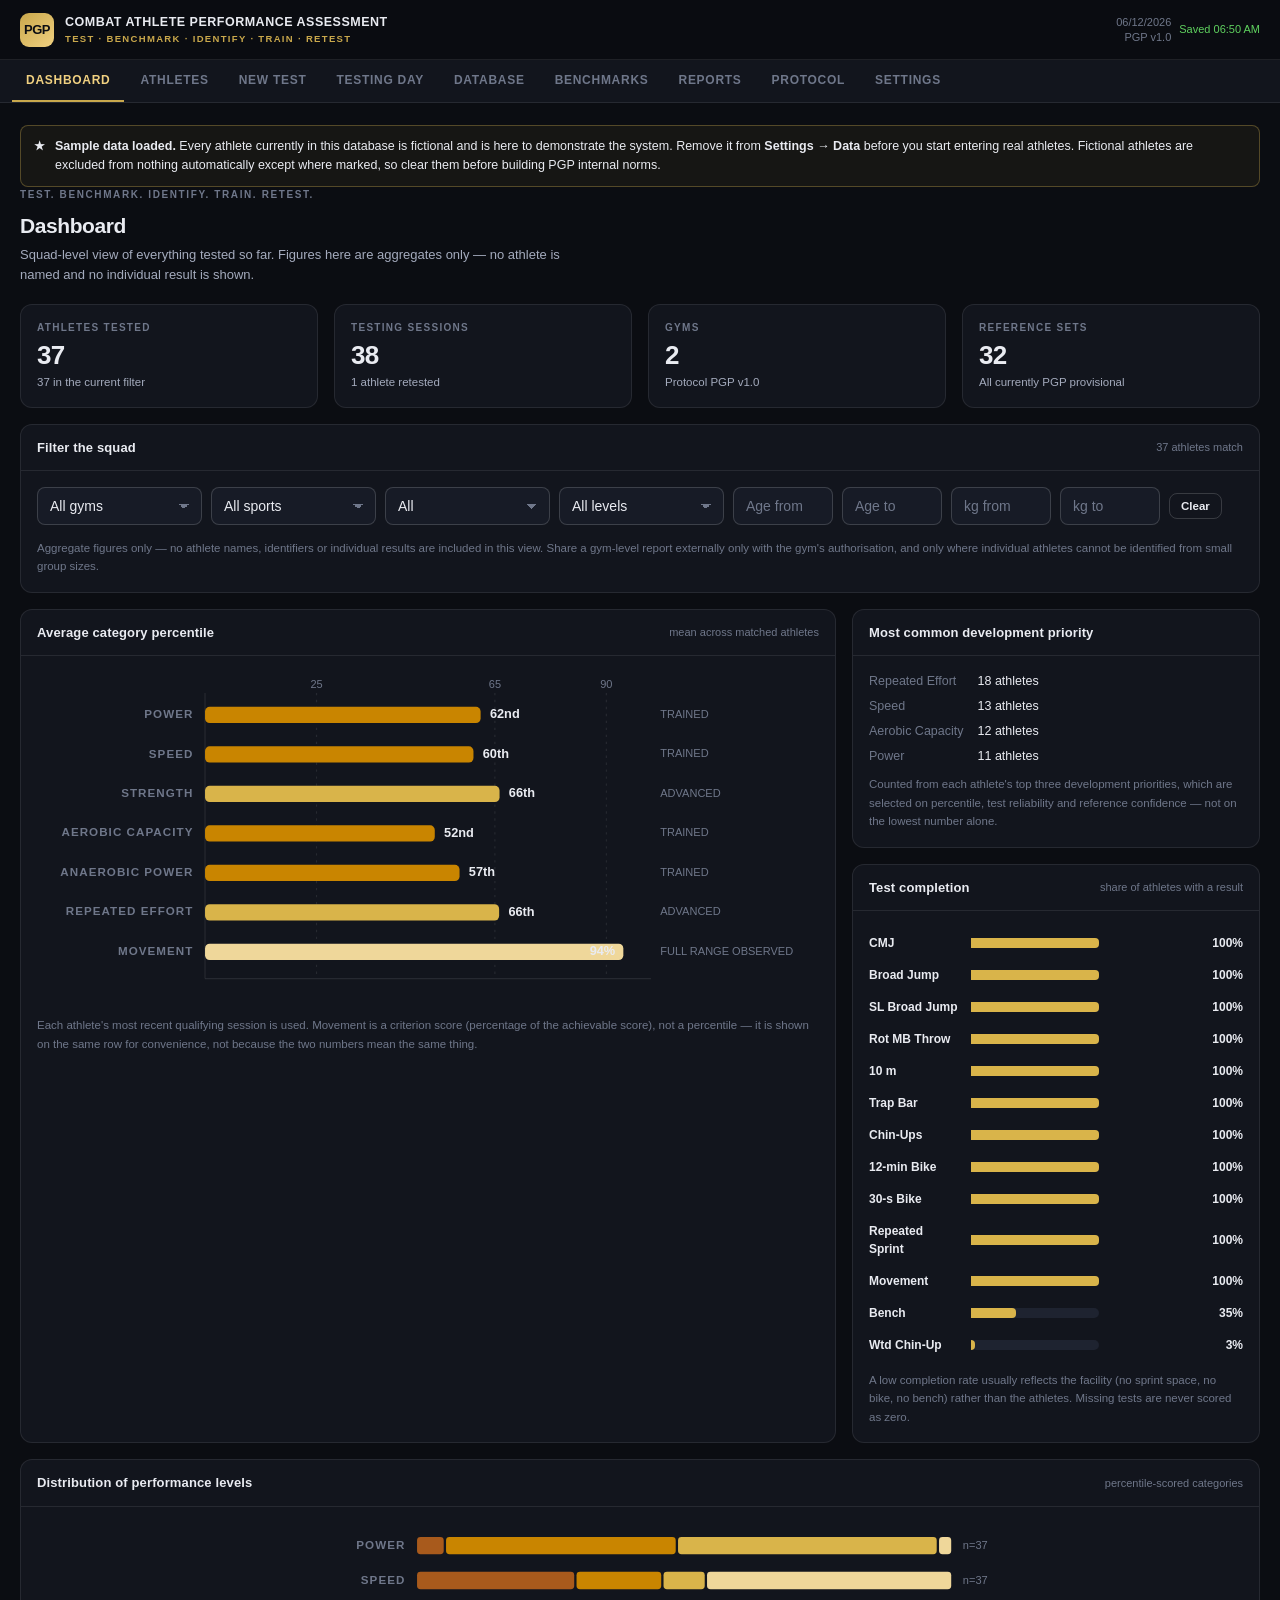
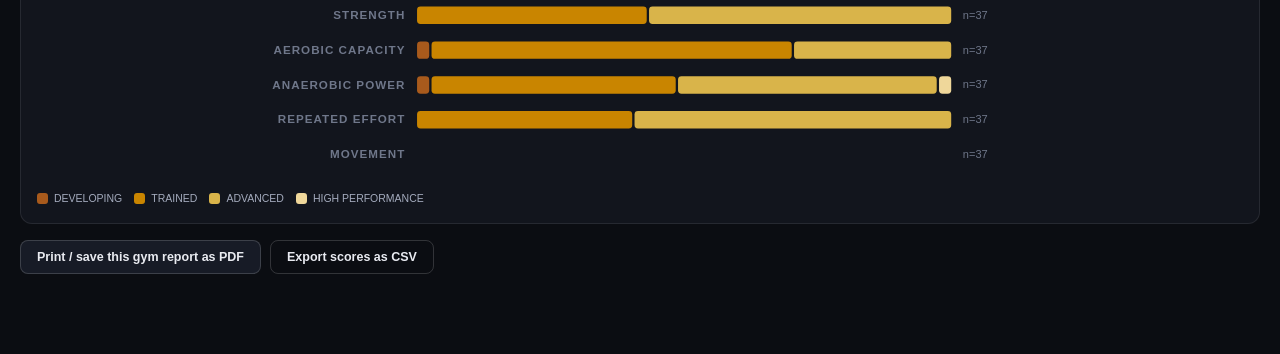
==== combat-assessment/index.html @ 581beea9 "Add PGP Combat Athlete Performance Assessment system A self-contained testing, benchmarking and repo" ====
<!DOCTYPE html>
<html lang="en">
<head>
<meta charset="UTF-8">
<meta name="viewport" content="width=device-width, initial-scale=1, viewport-fit=cover">
<meta name="description" content="PGP Combat Athlete Performance Assessment — a repeatable physical performance testing, benchmarking and reporting system for MMA, Muay Thai and boxing athletes.">
<meta name="theme-color" content="#0b0d12">
<title>PGP Combat Athlete Performance Assessment</title>
<link rel="stylesheet" href="css/app.css">
<link rel="stylesheet" href="css/print.css">
<link rel="icon" href="data:image/svg+xml,<svg xmlns='http://www.w3.org/2000/svg' viewBox='0 0 32 32'><rect width='32' height='32' rx='7' fill='%23c9a84c'/><text x='16' y='22' font-family='sans-serif' font-size='15' font-weight='800' text-anchor='middle' fill='%230b0d12'>P</text></svg>">
</head>
<body>

<a class="sr-only" href="#pgMain">Skip to content</a>

<header class="hdr no-print">
  <div class="hdr-brand">
    <div class="hdr-mark" aria-hidden="true">PGP</div>
    <div class="hdr-titles">
      <div class="hdr-t1">COMBAT ATHLETE PERFORMANCE ASSESSMENT</div>
      <div class="hdr-t2">Test · Benchmark · Identify · Train · Retest</div>
    </div>
  </div>
  <div class="hdr-right">
    <div class="hdr-meta">
      <div id="hdrDate">—</div>
      <div id="hdrProtocol">—</div>
    </div>
    <span class="save-state" id="saveState" title="Data is saved in this browser only">—</span>
  </div>
</header>

<nav class="nav no-print" id="nav" aria-label="Main navigation"></nav>

<main id="pgMain">
  <div id="globalNotice" class="no-print"></div>
  <section class="pg" id="pg-dashboard"  aria-label="Dashboard"></section>
  <section class="pg" id="pg-athletes"   aria-label="Athletes"></section>
  <section class="pg" id="pg-newtest"    aria-label="New test"></section>
  <section class="pg" id="pg-event"      aria-label="Testing day"></section>
  <section class="pg" id="pg-database"   aria-label="Database"></section>
  <section class="pg" id="pg-benchmarks" aria-label="Benchmarks"></section>
  <section class="pg" id="pg-reports"    aria-label="Reports"></section>
  <section class="pg" id="pg-protocol"   aria-label="Protocol"></section>
  <section class="pg" id="pg-settings"   aria-label="Settings"></section>
</main>

<div class="modal-bg no-print" id="modalBg" role="dialog" aria-modal="true" aria-labelledby="modalTitle">
  <div class="modal">
    <div class="modal-hd">
      <span class="card-ttl" id="modalTitle">—</span>
      <button class="btn btn-sm btn-ghost" id="modalClose" aria-label="Close">✕</button>
    </div>
    <div class="modal-bd" id="modalBody"></div>
    <div class="modal-ft" id="modalFoot"></div>
  </div>
</div>

<noscript>
  <div style="padding:30px;max-width:640px;margin:0 auto">
    <h1 style="font-size:20px">JavaScript is required</h1>
    <p style="margin-top:10px;line-height:1.6;color:#a4abbd">This application does all of its calculation in the
    browser — there is no server. Enable JavaScript to use it.</p>
  </div>
</noscript>

<!-- ==================================================================
     Load order matters: primitives, then configuration, then the core
     engine, then the UI. Plain classic scripts, deliberately: the app must
     open from a local file with no web server and no network.
     ================================================================== -->
<script src="js/core/stats.js"></script>
<script src="js/core/calc.js"></script>
<script src="js/config/tests.js"></script>
<script src="js/config/benchmarks.js"></script>
<script src="js/config/settings.js"></script>
<script src="js/config/protocol.js"></script>
<script src="js/core/validate.js"></script>
<script src="js/core/model.js"></script>
<script src="js/core/engine.js"></script>
<script src="js/data/sample.js"></script>
<script src="js/core/store.js"></script>
<script src="js/core/csv.js"></script>
<script src="js/ui/ui.js"></script>
<script src="js/ui/charts.js"></script>
<script src="js/app.js"></script>
<script src="js/ui/dashboard.js"></script>
<script src="js/ui/athletes.js"></script>
<script src="js/ui/newtest.js"></script>
<script src="js/ui/event.js"></script>
<script src="js/ui/database.js"></script>
<script src="js/ui/benchmarks.js"></script>
<script src="js/ui/reports.js"></script>
<script src="js/ui/protocolview.js"></script>
<script src="js/ui/settingsview.js"></script>
<script src="tests/qc.js"></script>
</body>
</html>
---- combat-assessment/css/app.css ----
/* ==========================================================================
   PGP COMBAT ATHLETE PERFORMANCE ASSESSMENT — app.css
   --------------------------------------------------------------------------
   Dark sports-performance aesthetic. Numbers first, decoration last.

   COLOUR SYSTEM (validated, see docs/DESIGN-DECISIONS.md)
   Performance level scale is SEQUENTIAL single-hue gold, monotonic in
   lightness (0.55 -> 0.89 OKLab L) because performance level is an ordered
   magnitude, not four unrelated categories. Every level mark is directly
   labelled with its name, so identity never rests on colour alone.
   Status colours (good / warning / critical) are RESERVED for data-quality
   and retest verdicts, always paired with a glyph and a word.
   The two-series categorical pair (#3987e5 / #d95926) is validated for
   colour-vision deficiency separation on this surface.
   ========================================================================== */

:root {
  --bg:            #0b0d12;
  --surface-1:     #12151d;   /* chart + card surface */
  --surface-2:     #171b26;
  --surface-3:     #1e2330;
  --border:        rgba(255,255,255,.085);
  --border-strong: rgba(255,255,255,.16);

  --text-primary:   #e9ebf1;
  --text-secondary: #a4abbd;
  --text-muted:     #6f778a;

  --gold:       #c9a84c;
  --gold-light: #f0d080;
  --gold-dim:   rgba(201,168,76,.13);

  /* performance level — sequential gold ramp, low to high */
  --lv-1: #a85a1c;   /* DEVELOPING       */
  --lv-2: #c98500;   /* TRAINED          */
  --lv-3: #d9b44a;   /* ADVANCED         */
  --lv-4: #efd79a;   /* HIGH PERFORMANCE */

  /* reserved status — never used as a series colour */
  --good:     #0ca30c;
  --warning:  #fab219;
  --critical: #d03b3b;

  /* validated two-series categorical pair */
  --series-1: #3987e5;
  --series-2: #d95926;

  --radius: 12px;
  --radius-sm: 8px;
  --mono: ui-monospace, SFMono-Regular, 'SF Mono', Menlo, Consolas, monospace;
  --sans: -apple-system, BlinkMacSystemFont, 'Segoe UI', Inter, Roboto, sans-serif;
}

* { box-sizing: border-box; margin: 0; padding: 0; }
html { -webkit-text-size-adjust: 100%; }
body {
  font-family: var(--sans);
  background: var(--bg);
  color: var(--text-primary);
  min-height: 100vh;
  font-size: 14px;
  line-height: 1.5;
  -webkit-font-smoothing: antialiased;
}
button, input, select, textarea { font-family: inherit; font-size: inherit; color: inherit; }
a { color: var(--gold); }

/* ---------- numerals: tabular everywhere a number is compared ---------- */
.num, .stat-val, td.num, .pct-val, .mono { font-variant-numeric: tabular-nums; }
.mono { font-family: var(--mono); }

/* ============================ HEADER ============================ */
.hdr {
  position: sticky; top: 0; z-index: 300;
  display: flex; align-items: center; justify-content: space-between;
  gap: 12px; padding: 0 20px; height: 60px;
  background: rgba(11,13,18,.94);
  backdrop-filter: saturate(160%) blur(10px);
  border-bottom: 1px solid var(--border);
}
.hdr-brand { display: flex; align-items: center; gap: 11px; min-width: 0; }
.hdr-mark {
  width: 34px; height: 34px; flex: 0 0 34px; border-radius: 9px;
  background: linear-gradient(140deg, var(--gold), var(--gold-light));
  color: #0b0d12; font-weight: 800; font-size: 13px; letter-spacing: -.5px;
  display: flex; align-items: center; justify-content: center;
}
.hdr-titles { min-width: 0; }
.hdr-t1 {
  font-size: 12.5px; font-weight: 700; letter-spacing: .04em;
  white-space: nowrap; overflow: hidden; text-overflow: ellipsis;
}
.hdr-t2 {
  font-size: 9.5px; font-weight: 700; letter-spacing: .14em;
  color: var(--gold); text-transform: uppercase;
}
.hdr-right { display: flex; align-items: center; gap: 8px; flex-shrink: 0; }
.hdr-meta { font-size: 11px; color: var(--text-muted); text-align: right; line-height: 1.3; }
@media (max-width: 720px) { .hdr-meta { display: none; } }

/* ============================ NAV ============================ */
.nav {
  position: sticky; top: 60px; z-index: 290;
  display: flex; gap: 2px; padding: 0 12px;
  background: var(--surface-1); border-bottom: 1px solid var(--border);
  overflow-x: auto; scrollbar-width: none;
}
.nav::-webkit-scrollbar { display: none; }
.nav-tab {
  flex: 0 0 auto; padding: 13px 14px; font-size: 12px; font-weight: 600;
  letter-spacing: .06em; text-transform: uppercase; color: var(--text-muted);
  background: none; border: 0; border-bottom: 2px solid transparent;
  cursor: pointer; white-space: nowrap; transition: color .15s;
}
.nav-tab:hover { color: var(--text-secondary); }
.nav-tab[aria-current="page"] { color: var(--gold-light); border-bottom-color: var(--gold); }

/* ============================ LAYOUT ============================ */
main { padding: 22px 20px 80px; max-width: 1500px; margin: 0 auto; }
@media (max-width: 600px) { main { padding: 16px 14px 70px; } }
.pg { display: none; }
.pg.on { display: block; animation: fade .18s ease; }
@keyframes fade { from { opacity: 0; transform: translateY(3px); } to { opacity: 1; transform: none; } }

.pg-head { margin-bottom: 20px; }
.pg-title { font-size: 21px; font-weight: 700; letter-spacing: -.02em; }
.pg-sub { font-size: 13px; color: var(--text-secondary); margin-top: 4px; max-width: 78ch; }

.eyebrow {
  font-size: 10px; font-weight: 700; letter-spacing: .16em; text-transform: uppercase;
  color: var(--text-muted); margin-bottom: 8px;
}

.grid { display: grid; gap: 16px; }
.g2 { grid-template-columns: repeat(2, minmax(0,1fr)); }
.g3 { grid-template-columns: repeat(3, minmax(0,1fr)); }
.g4 { grid-template-columns: repeat(4, minmax(0,1fr)); }
.g21 { grid-template-columns: 2fr minmax(0,1fr); }
.g12 { grid-template-columns: minmax(0,1fr) 2fr; }
@media (max-width: 1080px) { .g4 { grid-template-columns: repeat(2, minmax(0,1fr)); } .g21, .g12 { grid-template-columns: 1fr; } }
@media (max-width: 820px)  { .g3 { grid-template-columns: repeat(2, minmax(0,1fr)); } }
@media (max-width: 620px)  { .g2, .g3, .g4 { grid-template-columns: 1fr; } }
.stack > * + * { margin-top: 16px; }

/* ============================ CARD ============================ */
.card {
  background: var(--surface-1); border: 1px solid var(--border);
  border-radius: var(--radius); overflow: hidden;
}
.card-hd {
  display: flex; align-items: center; justify-content: space-between; gap: 10px;
  padding: 13px 16px; border-bottom: 1px solid var(--border);
}
.card-ttl { font-size: 13px; font-weight: 700; letter-spacing: .01em; }
.card-note { font-size: 11px; color: var(--text-muted); }
.card-bd { padding: 16px; }
.card-bd.tight { padding: 10px 16px; }

/* ============================ STAT TILE ============================ */
.stat {
  background: var(--surface-1); border: 1px solid var(--border);
  border-radius: var(--radius); padding: 15px 16px;
}
.stat-lbl {
  font-size: 10px; font-weight: 700; letter-spacing: .13em; text-transform: uppercase;
  color: var(--text-muted); margin-bottom: 7px;
}
.stat-val { font-size: 26px; font-weight: 750; letter-spacing: -.025em; line-height: 1.05; }
.stat-val small { font-size: 13px; font-weight: 600; color: var(--text-secondary); letter-spacing: 0; }
.stat-sub { font-size: 11.5px; color: var(--text-secondary); margin-top: 5px; }
.hero-num { font-size: 40px; font-weight: 750; letter-spacing: -.03em; line-height: 1; }

/* ============================ BADGES ============================ */
.badge {
  display: inline-flex; align-items: center; gap: 5px;
  padding: 3px 9px; border-radius: 20px; font-size: 10px; font-weight: 700;
  letter-spacing: .07em; text-transform: uppercase; white-space: nowrap;
  border: 1px solid transparent;
}
.badge-lv1 { background: rgba(168,90,28,.18);  color: #e59a63; border-color: rgba(168,90,28,.45); }
.badge-lv2 { background: rgba(201,133,0,.18);  color: #e7b755; border-color: rgba(201,133,0,.45); }
.badge-lv3 { background: rgba(217,180,74,.16); color: #e3c66f; border-color: rgba(217,180,74,.42); }
.badge-lv4 { background: rgba(239,215,154,.18);color: #f3e2b4; border-color: rgba(239,215,154,.45); }
.badge-none { background: var(--surface-3); color: var(--text-muted); border-color: var(--border); }
.badge-good     { background: rgba(12,163,12,.16);  color: #5fd15f; border-color: rgba(12,163,12,.4); }
.badge-warning  { background: rgba(250,178,25,.15); color: #f5c353; border-color: rgba(250,178,25,.4); }
.badge-critical { background: rgba(208,59,59,.16);  color: #e57373; border-color: rgba(208,59,59,.42); }
.badge-info     { background: rgba(57,135,229,.15); color: #7db1ee; border-color: rgba(57,135,229,.4); }
.badge-gold     { background: var(--gold-dim); color: var(--gold-light); border-color: rgba(201,168,76,.4); }

.ref-tag {
  display: inline-block; padding: 2px 7px; border-radius: 5px;
  font-size: 9.5px; font-weight: 700; letter-spacing: .08em; text-transform: uppercase;
}
.ref-PUBLISHED       { background: rgba(12,163,12,.16);  color: #5fd15f; }
.ref-PGP_PROVISIONAL { background: rgba(250,178,25,.14); color: #f5c353; }
.ref-PGP_INTERNAL    { background: rgba(57,135,229,.15); color: #7db1ee; }

/* ============================ NOTICES ============================ */
.notice {
  display: flex; gap: 10px; padding: 11px 13px; border-radius: var(--radius-sm);
  font-size: 12.5px; line-height: 1.5; border: 1px solid; background: var(--surface-2);
}
.notice-ico { flex: 0 0 auto; font-weight: 700; font-size: 12px; }
.notice-critical { border-color: rgba(208,59,59,.4);  background: rgba(208,59,59,.08); }
.notice-warning  { border-color: rgba(250,178,25,.38); background: rgba(250,178,25,.07); }
.notice-info     { border-color: rgba(57,135,229,.35); background: rgba(57,135,229,.07); }
.notice-gold     { border-color: rgba(201,168,76,.35); background: rgba(201,168,76,.06); }
.notice-plain    { border-color: var(--border); }
.notice b { color: var(--text-primary); }
.notice + .notice { margin-top: 10px; }

.fineprint { font-size: 11.5px; color: var(--text-muted); line-height: 1.6; }
.fineprint b { color: var(--text-secondary); }

/* ============================ TABLES ============================ */
.tbl-wrap { overflow-x: auto; -webkit-overflow-scrolling: touch; }
table.tbl { width: 100%; border-collapse: collapse; font-size: 12.5px; }
table.tbl th {
  text-align: left; padding: 9px 12px; font-size: 10px; font-weight: 700;
  letter-spacing: .1em; text-transform: uppercase; color: var(--text-muted);
  border-bottom: 1px solid var(--border-strong); white-space: nowrap;
  background: var(--surface-1); position: sticky; top: 0;
}
table.tbl td { padding: 9px 12px; border-bottom: 1px solid var(--border); vertical-align: middle; }
table.tbl tr:last-child td { border-bottom: 0; }
table.tbl tbody tr:hover { background: rgba(255,255,255,.022); }
table.tbl td.num, table.tbl th.num { text-align: right; }
table.tbl td.dim { color: var(--text-muted); }
.row-link { cursor: pointer; }
.row-link:hover { background: rgba(201,168,76,.05) !important; }

/* ============================ FORMS ============================ */
.field { margin-bottom: 14px; }
.field label, .lbl {
  display: block; font-size: 10.5px; font-weight: 700; letter-spacing: .09em;
  text-transform: uppercase; color: var(--text-secondary); margin-bottom: 6px;
}
.hint { font-size: 11.5px; color: var(--text-muted); margin-top: 5px; line-height: 1.5; }
input[type=text], input[type=number], input[type=date], select, textarea {
  width: 100%; padding: 10px 12px; background: var(--surface-2);
  border: 1px solid var(--border-strong); border-radius: var(--radius-sm);
  color: var(--text-primary); outline: none; transition: border-color .15s, background .15s;
}
input:focus, select:focus, textarea:focus { border-color: var(--gold); background: var(--surface-3); }
input::placeholder { color: var(--text-muted); }
textarea { min-height: 72px; resize: vertical; line-height: 1.55; }
select { appearance: none; background-image: linear-gradient(45deg, transparent 50%, var(--text-muted) 50%), linear-gradient(135deg, var(--text-muted) 50%, transparent 50%); background-position: calc(100% - 17px) 50%, calc(100% - 12px) 50%; background-size: 5px 5px, 5px 5px; background-repeat: no-repeat; padding-right: 32px; }

/* large numeric entry — the primary data-entry control on a testing day */
input.big {
  font-size: 22px; font-weight: 700; text-align: center; padding: 12px 8px;
  font-variant-numeric: tabular-nums; letter-spacing: -.01em;
}
input.big::-webkit-outer-spin-button, input.big::-webkit-inner-spin-button { -webkit-appearance: none; margin: 0; }
input.big[type=number] { -moz-appearance: textfield; }
.attempts { display: grid; grid-template-columns: repeat(auto-fit, minmax(84px,1fr)); gap: 8px; }
.attempt-lbl { font-size: 9.5px; font-weight: 700; letter-spacing: .1em; color: var(--text-muted); text-transform: uppercase; text-align: center; margin-bottom: 4px; }
.best-out {
  display: flex; align-items: center; justify-content: space-between; gap: 10px;
  margin-top: 10px; padding: 10px 13px; border-radius: var(--radius-sm);
  background: var(--gold-dim); border: 1px solid rgba(201,168,76,.3);
}
.best-out .k { font-size: 10px; font-weight: 700; letter-spacing: .12em; text-transform: uppercase; color: var(--gold); }
.best-out .v { font-size: 19px; font-weight: 750; font-variant-numeric: tabular-nums; }

.field-flag { border-color: var(--warning) !important; }
.field-err  { border-color: var(--critical) !important; }
.field-msg { font-size: 11.5px; margin-top: 5px; line-height: 1.5; }
.field-msg.warn { color: #f5c353; }
.field-msg.err  { color: #e57373; }

/* radio / checkbox rows */
.opts { display: flex; flex-wrap: wrap; gap: 7px; }
.opt {
  display: inline-flex; align-items: center; gap: 7px; padding: 8px 13px;
  background: var(--surface-2); border: 1px solid var(--border-strong);
  border-radius: 20px; font-size: 12.5px; cursor: pointer; user-select: none;
  transition: all .14s;
}
.opt:hover { border-color: var(--text-muted); }
.opt input { position: absolute; opacity: 0; width: 0; height: 0; }
.opt.on { background: var(--gold-dim); border-color: var(--gold); color: var(--gold-light); font-weight: 600; }
.opt.on-warn { background: rgba(250,178,25,.12); border-color: var(--warning); color: #f5c353; }

.check { display: flex; align-items: flex-start; gap: 10px; cursor: pointer; font-size: 13px; line-height: 1.5; }
.check input { margin-top: 3px; width: 16px; height: 16px; accent-color: var(--gold); flex: 0 0 auto; }

/* ============================ BUTTONS ============================ */
.btn {
  display: inline-flex; align-items: center; justify-content: center; gap: 7px;
  padding: 9px 16px; border-radius: var(--radius-sm); border: 1px solid var(--border-strong);
  background: var(--surface-2); color: var(--text-primary);
  font-size: 12.5px; font-weight: 600; cursor: pointer; transition: all .14s;
  white-space: nowrap;
}
.btn:hover { background: var(--surface-3); border-color: var(--text-muted); }
.btn:disabled { opacity: .4; cursor: not-allowed; }
.btn-primary {
  background: linear-gradient(140deg, var(--gold), #b9963f); border-color: transparent;
  color: #0b0d12; font-weight: 700;
}
:root { --gold-grad: linear-gradient(140deg, var(--gold), #b9963f); }
/* .btn:hover is more specific than .btn-primary, so without restating the
   background here a hovered primary button loses its gold fill and renders
   dark text on a dark surface. */
.btn-primary:hover, .btn-primary:focus-visible {
  background: var(--gold-grad); filter: brightness(1.09);
  border-color: transparent; color: #0b0d12;
}
.btn-danger:hover { color: #e57373; }
.btn-ghost { background: transparent; }
.btn-danger { color: #e57373; border-color: rgba(208,59,59,.4); }
.btn-danger:hover { background: rgba(208,59,59,.12); }
.btn-sm { padding: 6px 11px; font-size: 11.5px; }
.btn-lg { padding: 12px 22px; font-size: 13.5px; }
.btn-row { display: flex; flex-wrap: wrap; gap: 9px; }
.btn-row.end { justify-content: flex-end; }
.btn-row.between { justify-content: space-between; }

/* ============================ CHARTS ============================ */
.chart {
  width: 100%; display: block; overflow: visible;
  /* The SVGs are authored at roughly 620 user units wide. Letting one
     stretch across a 1400px column scales every label with it and the type
     ends up twice the size of the surrounding UI. */
  max-width: 720px; margin: 0 auto;
}
.chart text { font-family: var(--sans); fill: var(--text-secondary); }
.chart .grid-line { stroke: var(--border); stroke-width: 1; fill: none; }
.chart .axis-lbl { font-size: 10px; font-weight: 700; letter-spacing: .09em; fill: var(--text-muted); }
.chart .val-lbl { font-size: 11px; font-weight: 700; fill: var(--text-primary); font-variant-numeric: tabular-nums; }
.chart .tick-lbl { font-size: 9.5px; fill: var(--text-muted); font-variant-numeric: tabular-nums; }
.chart .hit { fill: transparent; cursor: pointer; }

/* percentile bar */
.pbar { display: grid; grid-template-columns: minmax(96px, 1.35fr) minmax(120px, 3fr) auto; gap: 12px; align-items: center; padding: 7px 0; }
@media (max-width: 560px) { .pbar { grid-template-columns: 1fr; gap: 5px; } }
.pbar-lbl { font-size: 12px; font-weight: 600; }
.pbar-lbl small { display: block; font-size: 10.5px; color: var(--text-muted); font-weight: 500; }
.pbar-track { position: relative; height: 10px; background: var(--surface-3); border-radius: 5px; }
.pbar-fill { position: absolute; left: 0; top: 0; bottom: 0; border-radius: 0 4px 4px 0; transition: width .5s cubic-bezier(.22,1,.36,1); min-width: 3px; }
.pbar-fill.lv1 { background: var(--lv-1); } .pbar-fill.lv2 { background: var(--lv-2); }
.pbar-fill.lv3 { background: var(--lv-3); } .pbar-fill.lv4 { background: var(--lv-4); }
.pbar-tick { position: absolute; top: -3px; bottom: -3px; width: 1px; background: var(--border-strong); }
.pbar-end { display: flex; align-items: center; gap: 8px; justify-content: flex-end; min-width: 132px; }
.pbar-pct { font-size: 14px; font-weight: 750; font-variant-numeric: tabular-nums; min-width: 40px; text-align: right; }
.pbar-pct sup { font-size: 9px; font-weight: 600; color: var(--text-muted); }
.pbar-none { font-size: 11.5px; color: var(--text-muted); font-style: italic; }

/* scale legend for the level ramp */
.lv-legend { display: flex; flex-wrap: wrap; gap: 12px; margin-top: 12px; padding-top: 12px; border-top: 1px solid var(--border); }
.lv-legend-item { display: flex; align-items: center; gap: 6px; font-size: 10.5px; color: var(--text-secondary); }
.lv-swatch { width: 11px; height: 11px; border-radius: 3px; flex: 0 0 auto; }

/* tooltip */
.tip {
  position: fixed; z-index: 500; pointer-events: none; opacity: 0;
  padding: 8px 11px; border-radius: var(--radius-sm); max-width: 260px;
  background: #060810; border: 1px solid var(--border-strong);
  box-shadow: 0 8px 28px rgba(0,0,0,.55);
  font-size: 11.5px; line-height: 1.5; transition: opacity .12s;
}
.tip.on { opacity: 1; }
.tip b { color: var(--gold-light); }
.tip .tip-k { color: var(--text-muted); }

/* ============================ WIZARD ============================ */
.steps { display: flex; gap: 6px; overflow-x: auto; padding: 4px 0 12px; scrollbar-width: none; }
.steps::-webkit-scrollbar { display: none; }
.step-chip {
  flex: 0 0 auto; display: flex; align-items: center; gap: 7px;
  padding: 7px 13px; border-radius: 20px; background: var(--surface-2);
  border: 1px solid var(--border); font-size: 11.5px; font-weight: 600;
  color: var(--text-muted); cursor: pointer; white-space: nowrap; transition: all .14s;
}
.step-chip:hover { border-color: var(--text-muted); color: var(--text-secondary); }
.step-chip.on { background: var(--gold-dim); border-color: var(--gold); color: var(--gold-light); }
.step-chip.done { color: var(--text-secondary); }
.step-chip .n {
  width: 18px; height: 18px; border-radius: 50%; background: var(--surface-3);
  display: flex; align-items: center; justify-content: center;
  font-size: 9.5px; font-weight: 800; flex: 0 0 auto;
}
.step-chip.on .n { background: var(--gold); color: #0b0d12; }
.step-chip.done .n { background: rgba(12,163,12,.25); color: #5fd15f; }

.wizard-nav {
  position: sticky; bottom: 0; z-index: 100; margin: 20px -20px -80px;
  padding: 12px 20px; background: rgba(11,13,18,.96);
  backdrop-filter: blur(10px); border-top: 1px solid var(--border);
  display: flex; align-items: center; justify-content: space-between; gap: 10px;
}
.save-state { font-size: 11px; color: var(--text-muted); }
.save-state.ok { color: #5fd15f; }

/* not-tested toggle block */
.nt-block { margin-top: 12px; padding-top: 12px; border-top: 1px dashed var(--border-strong); }
.test-card.skipped .test-inputs { display: none; }
.test-card.skipped { opacity: .82; }

/* ============================ QUEUE / EVENT MODE ============================ */
.q-item {
  display: grid; grid-template-columns: 34px 1fr auto auto; gap: 11px; align-items: center;
  padding: 10px 13px; border: 1px solid var(--border); border-radius: var(--radius-sm);
  background: var(--surface-2); cursor: pointer; transition: all .14s;
}
.q-item:hover { border-color: var(--gold); }
.q-item + .q-item { margin-top: 8px; }
.q-num {
  width: 34px; height: 34px; border-radius: 9px; background: var(--surface-3);
  display: flex; align-items: center; justify-content: center;
  font-weight: 800; font-size: 13px; font-variant-numeric: tabular-nums;
}
.q-item.complete .q-num { background: rgba(12,163,12,.2); color: #5fd15f; }
.q-item.in_progress .q-num { background: var(--gold); color: #0b0d12; }
.q-item.skipped { opacity: .55; }
.q-name { font-size: 13.5px; font-weight: 600; }
.q-meta { font-size: 11px; color: var(--text-muted); }
.progress { height: 6px; background: var(--surface-3); border-radius: 3px; overflow: hidden; }
.progress-fill { height: 100%; background: linear-gradient(90deg, var(--gold), var(--gold-light)); border-radius: 3px; transition: width .5s; }

/* ============================ MODAL ============================ */
.modal-bg {
  position: fixed; inset: 0; z-index: 400; display: none;
  background: rgba(4,5,9,.76); backdrop-filter: blur(3px);
  align-items: center; justify-content: center; padding: 20px;
}
.modal-bg.on { display: flex; }
.modal {
  background: var(--surface-1); border: 1px solid var(--border-strong);
  border-radius: var(--radius); width: 100%; max-width: 620px;
  max-height: 88vh; display: flex; flex-direction: column;
  box-shadow: 0 24px 70px rgba(0,0,0,.6);
}
.modal-hd { padding: 15px 18px; border-bottom: 1px solid var(--border); display: flex; align-items: center; justify-content: space-between; gap: 10px; }
.modal-bd { padding: 18px; overflow-y: auto; }
.modal-ft { padding: 13px 18px; border-top: 1px solid var(--border); display: flex; justify-content: flex-end; gap: 9px; }

/* ============================ MISC ============================ */
.toast {
  position: fixed; left: 50%; bottom: 26px; transform: translate(-50%, 16px);
  z-index: 600; padding: 11px 18px; border-radius: 22px;
  background: #060810; border: 1px solid var(--gold); color: var(--gold-light);
  font-size: 12.5px; font-weight: 600; opacity: 0; pointer-events: none;
  transition: all .2s; box-shadow: 0 10px 34px rgba(0,0,0,.5);
}
.toast.on { opacity: 1; transform: translate(-50%, 0); }

.empty { padding: 44px 20px; text-align: center; color: var(--text-muted); }
.empty-t { font-size: 15px; font-weight: 600; color: var(--text-secondary); margin-bottom: 6px; }

.searchbar { display: flex; gap: 9px; flex-wrap: wrap; align-items: center; margin-bottom: 14px; }
.searchbar input[type=text] { flex: 1 1 220px; min-width: 160px; }
.searchbar select { flex: 0 1 165px; }

details.disc { border: 1px solid var(--border); border-radius: var(--radius-sm); background: var(--surface-2); }
details.disc + details.disc { margin-top: 9px; }
details.disc > summary {
  padding: 11px 14px; cursor: pointer; font-size: 12.5px; font-weight: 600;
  list-style: none; display: flex; align-items: center; justify-content: space-between; gap: 10px;
}
details.disc > summary::-webkit-details-marker { display: none; }
details.disc > summary::after { content: '+'; color: var(--gold); font-weight: 700; font-size: 15px; }
details.disc[open] > summary::after { content: '–'; }
details.disc > summary:hover { color: var(--gold-light); }
.disc-bd { padding: 0 14px 14px; font-size: 12.5px; line-height: 1.65; color: var(--text-secondary); }
.disc-bd h4 { font-size: 10.5px; letter-spacing: .1em; text-transform: uppercase; color: var(--gold); margin: 13px 0 5px; }
.disc-bd p + p { margin-top: 8px; }
.disc-bd ul { margin: 6px 0 0 18px; }
.disc-bd li + li { margin-top: 4px; }

.kv { display: grid; grid-template-columns: auto 1fr; gap: 6px 14px; font-size: 12.5px; }
.kv dt { color: var(--text-muted); white-space: nowrap; }
.kv dd { color: var(--text-primary); font-variant-numeric: tabular-nums; }

.sr-only { position: absolute; width: 1px; height: 1px; padding: 0; margin: -1px; overflow: hidden; clip: rect(0,0,0,0); white-space: nowrap; border: 0; }

@media (prefers-reduced-motion: reduce) {
  *, *::before, *::after { animation-duration: .001ms !important; transition-duration: .001ms !important; }
}
/* forced-colors: fall back to system colours and keep the text labels doing
   the identifying, which they already do everywhere in this app. */
@media (forced-colors: active) {
  .pbar-fill, .lv-swatch { forced-color-adjust: none; border: 1px solid CanvasText; }
  .badge { border: 1px solid CanvasText; }
}

/* ============================ REPORT (screen) ============================
   The same markup prints; css/print.css re-skins it for a white A4 page. */
.rpt-cover {
  border-bottom: 2px solid var(--gold);
  padding-bottom: 14px; margin-bottom: 22px;
}
.rpt-brand {
  font-size: 10px; font-weight: 800; letter-spacing: .17em;
  text-transform: uppercase; color: var(--gold);
}
.rpt-title {
  font-size: 24px; font-weight: 750; letter-spacing: -.025em; margin: 4px 0 2px;
}
.rpt-athlete { font-size: 17px; font-weight: 700; color: var(--text-primary); }
.rpt-sec { margin-bottom: 26px; }
.rpt-sec-h {
  font-size: 10.5px; font-weight: 800; letter-spacing: .15em; text-transform: uppercase;
  color: var(--gold); border-bottom: 1px solid rgba(201,168,76,.32);
  padding-bottom: 6px; margin-bottom: 14px;
}
.rpt-foot {
  border-top: 1px solid var(--border); margin-top: 26px; padding-top: 14px;
  font-size: 11px; line-height: 1.65; color: var(--text-muted);
}
.rpt ol, .rpt ul { line-height: 1.6; }
.rpt li b { color: var(--text-primary); }
---- combat-assessment/css/print.css ----
/* ==========================================================================
   PGP COMBAT ATHLETE PERFORMANCE ASSESSMENT — print.css
   --------------------------------------------------------------------------
   Print / "Save as PDF" layout for the athlete report and the gym report.
   The screen app is dark; print is light — a dark report wastes ink and is
   unreadable on paper. Charts are re-coloured for a white surface via the
   .report-print scope, so the same SVG serves both.
   Use the browser's Print dialog and choose "Save as PDF". A4 portrait,
   background graphics ON.
   ========================================================================== */
@page { size: A4 portrait; margin: 13mm 12mm 14mm; }

@media print {
  html, body { background: #fff !important; color: #111 !important; }
  body { font-size: 10.5pt; }

  /* everything that is not the report is hidden */
  .hdr, .nav, .wizard-nav, .toast, .tip, .modal-bg, .no-print,
  .pg:not(.on), .print-hide { display: none !important; }
  main { padding: 0 !important; max-width: none !important; }

  .print-only { display: block !important; }

  /* ---- light re-skin of the shared components ---- */
  .card, .stat, .notice, .q-item, details.disc {
    background: #fff !important; border: 1pt solid #c9ccd4 !important;
    border-radius: 3pt !important; box-shadow: none !important;
  }
  .card-hd { border-bottom: 1pt solid #dfe2e8 !important; background: #f6f7f9 !important; }
  .card-ttl, .pg-title, .stat-val, .hero-num, table.tbl td { color: #111 !important; }
  .pg-sub, .card-note, .stat-lbl, .stat-sub, .fineprint, .hint,
  table.tbl th, .eyebrow, .pbar-lbl small { color: #4a4f5a !important; }
  .pbar-track { background: #e6e8ec !important; }
  .pbar-none { color: #6a7080 !important; }
  table.tbl th { background: #f6f7f9 !important; border-bottom: 1pt solid #b9bdc7 !important; }
  table.tbl td { border-bottom: .5pt solid #e2e5ea !important; }
  table.tbl tbody tr:hover { background: none !important; }
  .kv dt { color: #4a4f5a !important; }
  .kv dd { color: #111 !important; }

  /* charts: light surface */
  .chart .grid-line { stroke: #d2d6dd !important; }
  .chart .axis-lbl, .chart .tick-lbl { fill: #4a4f5a !important; }
  .chart .val-lbl { fill: #111 !important; }
  .chart text { fill: #333 !important; }

  /* badges keep their level colour but gain a border so they survive
     greyscale printing, and they always carry their text label */
  .badge { border: .8pt solid currentColor !important; background: none !important; }
  .badge-lv1 { color: #8a4713 !important; } .badge-lv2 { color: #8a5c00 !important; }
  .badge-lv3 { color: #7d6520 !important; } .badge-lv4 { color: #6e5d2c !important; }
  .badge-good { color: #0a7a0a !important; } .badge-warning { color: #8a6000 !important; }
  .badge-critical { color: #a32c2c !important; } .badge-info { color: #1c5fa8 !important; }
  .badge-gold, .badge-none { color: #4a4f5a !important; }
  .ref-tag { border: .8pt solid currentColor; background: none !important; }
  .ref-PUBLISHED { color: #0a7a0a !important; }
  .ref-PGP_PROVISIONAL { color: #8a6000 !important; }
  .ref-PGP_INTERNAL { color: #1c5fa8 !important; }

  .notice-critical { background: #fdf1f1 !important; border-color: #d9a3a3 !important; }
  .notice-warning  { background: #fdf8ea !important; border-color: #ddc78a !important; }
  .notice-info     { background: #f1f6fd !important; border-color: #a8c3e4 !important; }
  .notice-gold     { background: #fbf8ef !important; border-color: #d6c795 !important; }

  /* ---- report structure ---- */
  .rpt { display: block !important; }
  .rpt-cover { border-bottom: 2pt solid #c9a84c; padding-bottom: 8pt; margin-bottom: 12pt; }
  .rpt-brand { font-size: 8pt; font-weight: 700; letter-spacing: .18em; color: #8a6f2c !important; text-transform: uppercase; }
  .rpt-title { font-size: 17pt; font-weight: 800; letter-spacing: -.01em; margin: 2pt 0 1pt; color: #111 !important; }
  .rpt-athlete { font-size: 13pt; font-weight: 700; color: #111 !important; }
  .rpt-sec { break-inside: avoid; page-break-inside: avoid; margin-bottom: 11pt; }
  .rpt-sec-h {
    font-size: 8.5pt; font-weight: 800; letter-spacing: .15em; text-transform: uppercase;
    color: #8a6f2c !important; border-bottom: .8pt solid #c9a84c;
    padding-bottom: 3pt; margin-bottom: 7pt;
  }
  .rpt-break { break-before: page; page-break-before: always; }
  .rpt-foot {
    border-top: .8pt solid #c9ccd4; margin-top: 10pt; padding-top: 6pt;
    font-size: 7.5pt; line-height: 1.45; color: #4a4f5a !important;
  }
  .grid { gap: 8pt !important; }
  h1, h2, h3, h4, .rpt-sec-h, .card-hd { break-after: avoid; page-break-after: avoid; }
  tr, .pbar, .q-item { break-inside: avoid; page-break-inside: avoid; }
  thead { display: table-header-group; }
  a { color: #111 !important; text-decoration: none; }
  a[href^="http"]::after { content: ''; }
}

/* On screen, the print-only blocks stay hidden. */
.print-only { display: none; }
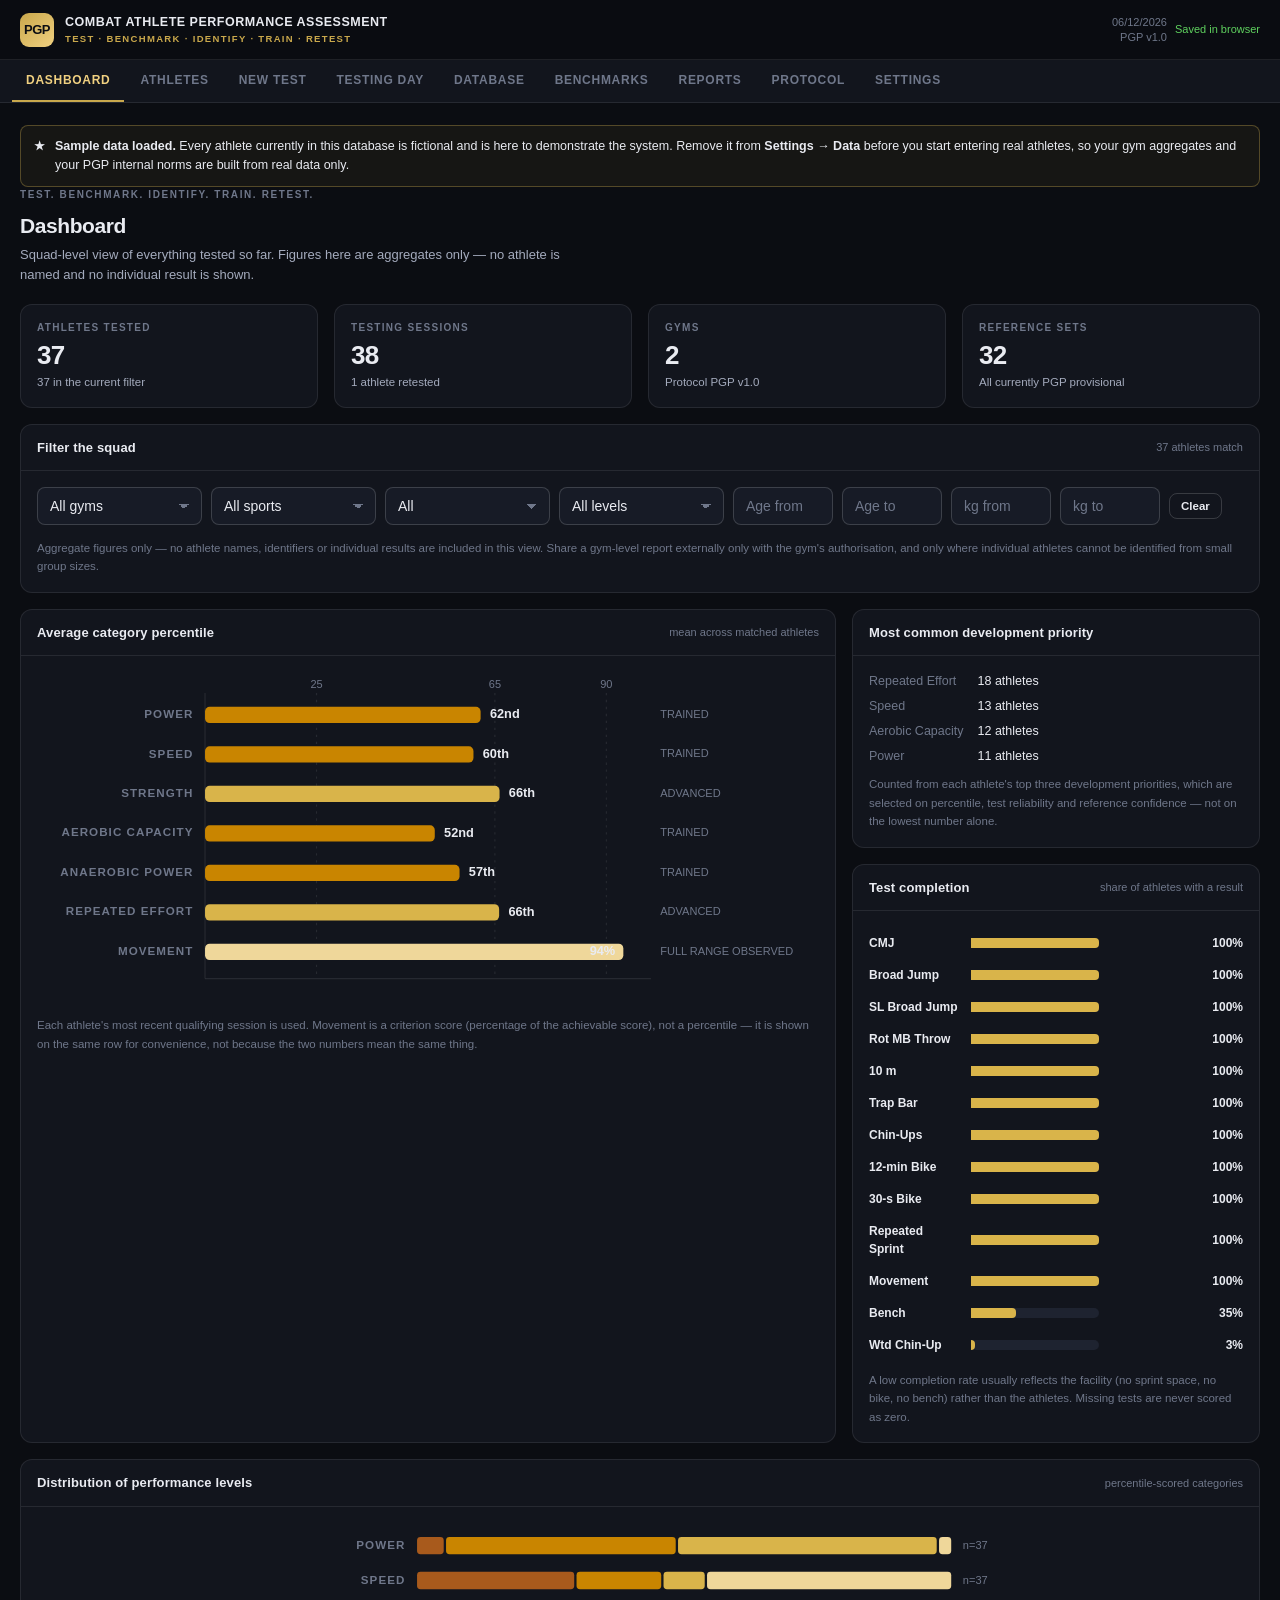
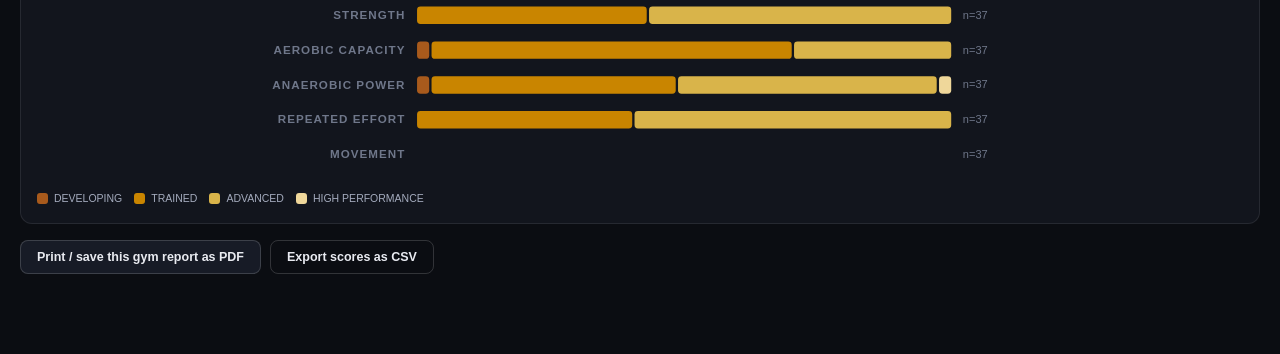
==== commit 8b754017: "Keep the database in a file, not just in browser storage localStorage was the wrong default for a co" ====
--- a/combat-assessment/index.html
+++ b/combat-assessment/index.html
@@ -8,6 +8,7 @@
 <title>PGP Combat Athlete Performance Assessment</title>
 <link rel="stylesheet" href="css/app.css">
 <link rel="stylesheet" href="css/print.css">
+<link rel="manifest" href="manifest.webmanifest">
 <link rel="icon" href="data:image/svg+xml,<svg xmlns='http://www.w3.org/2000/svg' viewBox='0 0 32 32'><rect width='32' height='32' rx='7' fill='%23c9a84c'/><text x='16' y='22' font-family='sans-serif' font-size='15' font-weight='800' text-anchor='middle' fill='%230b0d12'>P</text></svg>">
 </head>
 <body>
@@ -80,6 +81,7 @@
 <script src="js/core/model.js"></script>
 <script src="js/core/engine.js"></script>
 <script src="js/data/sample.js"></script>
+<script src="js/core/filestore.js"></script>
 <script src="js/core/store.js"></script>
 <script src="js/core/csv.js"></script>
 <script src="js/ui/ui.js"></script>
--- a/combat-assessment/css/app.css
+++ b/combat-assessment/css/app.css
@@ -512,3 +512,28 @@
 }
 .rpt ol, .rpt ul { line-height: 1.6; }
 .rpt li b { color: var(--text-primary); }
+
+/* Storage indicator in the header. It states where the data is going at all
+   times, so a coach never has to guess before leaving a gym. */
+.save-state.ok   { color: #5fd15f; }
+.save-state.warn { color: #f5c353; font-weight: 700; }
+.save-state.bad  { color: #e57373; font-weight: 700; }
+.save-state {
+  max-width: 190px; overflow: hidden; text-overflow: ellipsis; white-space: nowrap;
+}
+@media (max-width: 560px) { .save-state { max-width: 110px; } }
+
+/* Workbook panel on the Settings → Data page. */
+.wb {
+  display: flex; align-items: flex-start; gap: 13px;
+  padding: 15px; border-radius: var(--radius); border: 1px solid;
+}
+.wb-dot { width: 11px; height: 11px; border-radius: 50%; flex: 0 0 auto; margin-top: 4px; }
+.wb-ok      { border-color: rgba(12,163,12,.4);  background: rgba(12,163,12,.07); }
+.wb-ok      .wb-dot { background: var(--good); }
+.wb-warn    { border-color: rgba(250,178,25,.4); background: rgba(250,178,25,.06); }
+.wb-warn    .wb-dot { background: var(--warning); }
+.wb-bad     { border-color: rgba(208,59,59,.42); background: rgba(208,59,59,.07); }
+.wb-bad     .wb-dot { background: var(--critical); }
+.wb-name { font-weight: 700; font-size: 13.5px; }
+.wb-detail { font-size: 12px; color: var(--text-secondary); margin-top: 4px; line-height: 1.55; }
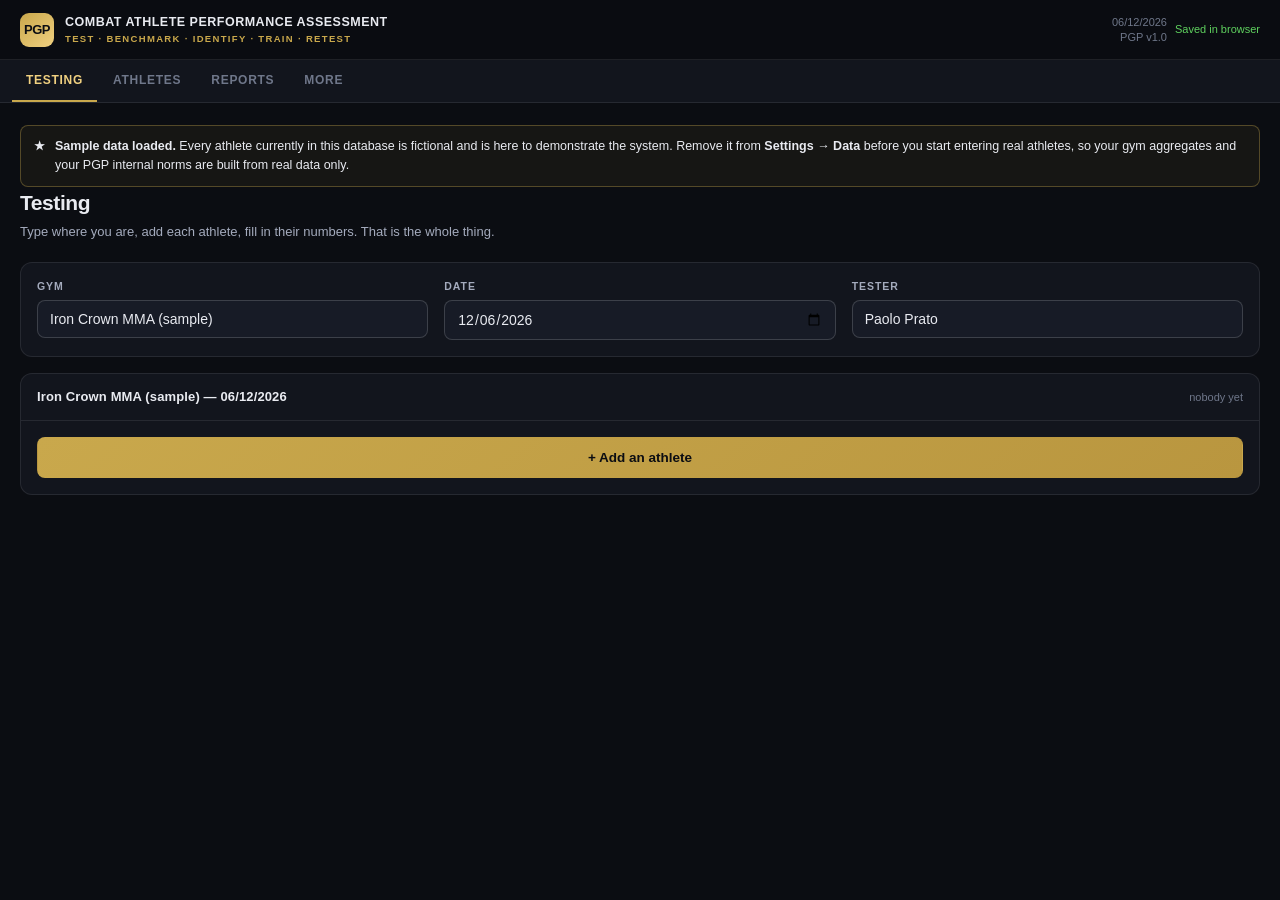
==== commit 9a4392a1: "Replace the testing workflow with one screen The front door was a database schema wearing a user int" ====
--- a/combat-assessment/index.html
+++ b/combat-assessment/index.html
@@ -38,8 +38,8 @@
   <div id="globalNotice" class="no-print"></div>
   <section class="pg" id="pg-dashboard"  aria-label="Dashboard"></section>
   <section class="pg" id="pg-athletes"   aria-label="Athletes"></section>
-  <section class="pg" id="pg-newtest"    aria-label="New test"></section>
-  <section class="pg" id="pg-event"      aria-label="Testing day"></section>
+  <section class="pg" id="pg-test"       aria-label="Testing"></section>
+  <section class="pg" id="pg-more"       aria-label="More"></section>
   <section class="pg" id="pg-database"   aria-label="Database"></section>
   <section class="pg" id="pg-benchmarks" aria-label="Benchmarks"></section>
   <section class="pg" id="pg-reports"    aria-label="Reports"></section>
@@ -89,8 +89,9 @@
 <script src="js/app.js"></script>
 <script src="js/ui/dashboard.js"></script>
 <script src="js/ui/athletes.js"></script>
-<script src="js/ui/newtest.js"></script>
-<script src="js/ui/event.js"></script>
+<script src="js/ui/test.js"></script>
+<script src="js/ui/test-entry.js"></script>
+<script src="js/ui/more.js"></script>
 <script src="js/ui/database.js"></script>
 <script src="js/ui/benchmarks.js"></script>
 <script src="js/ui/reports.js"></script>
